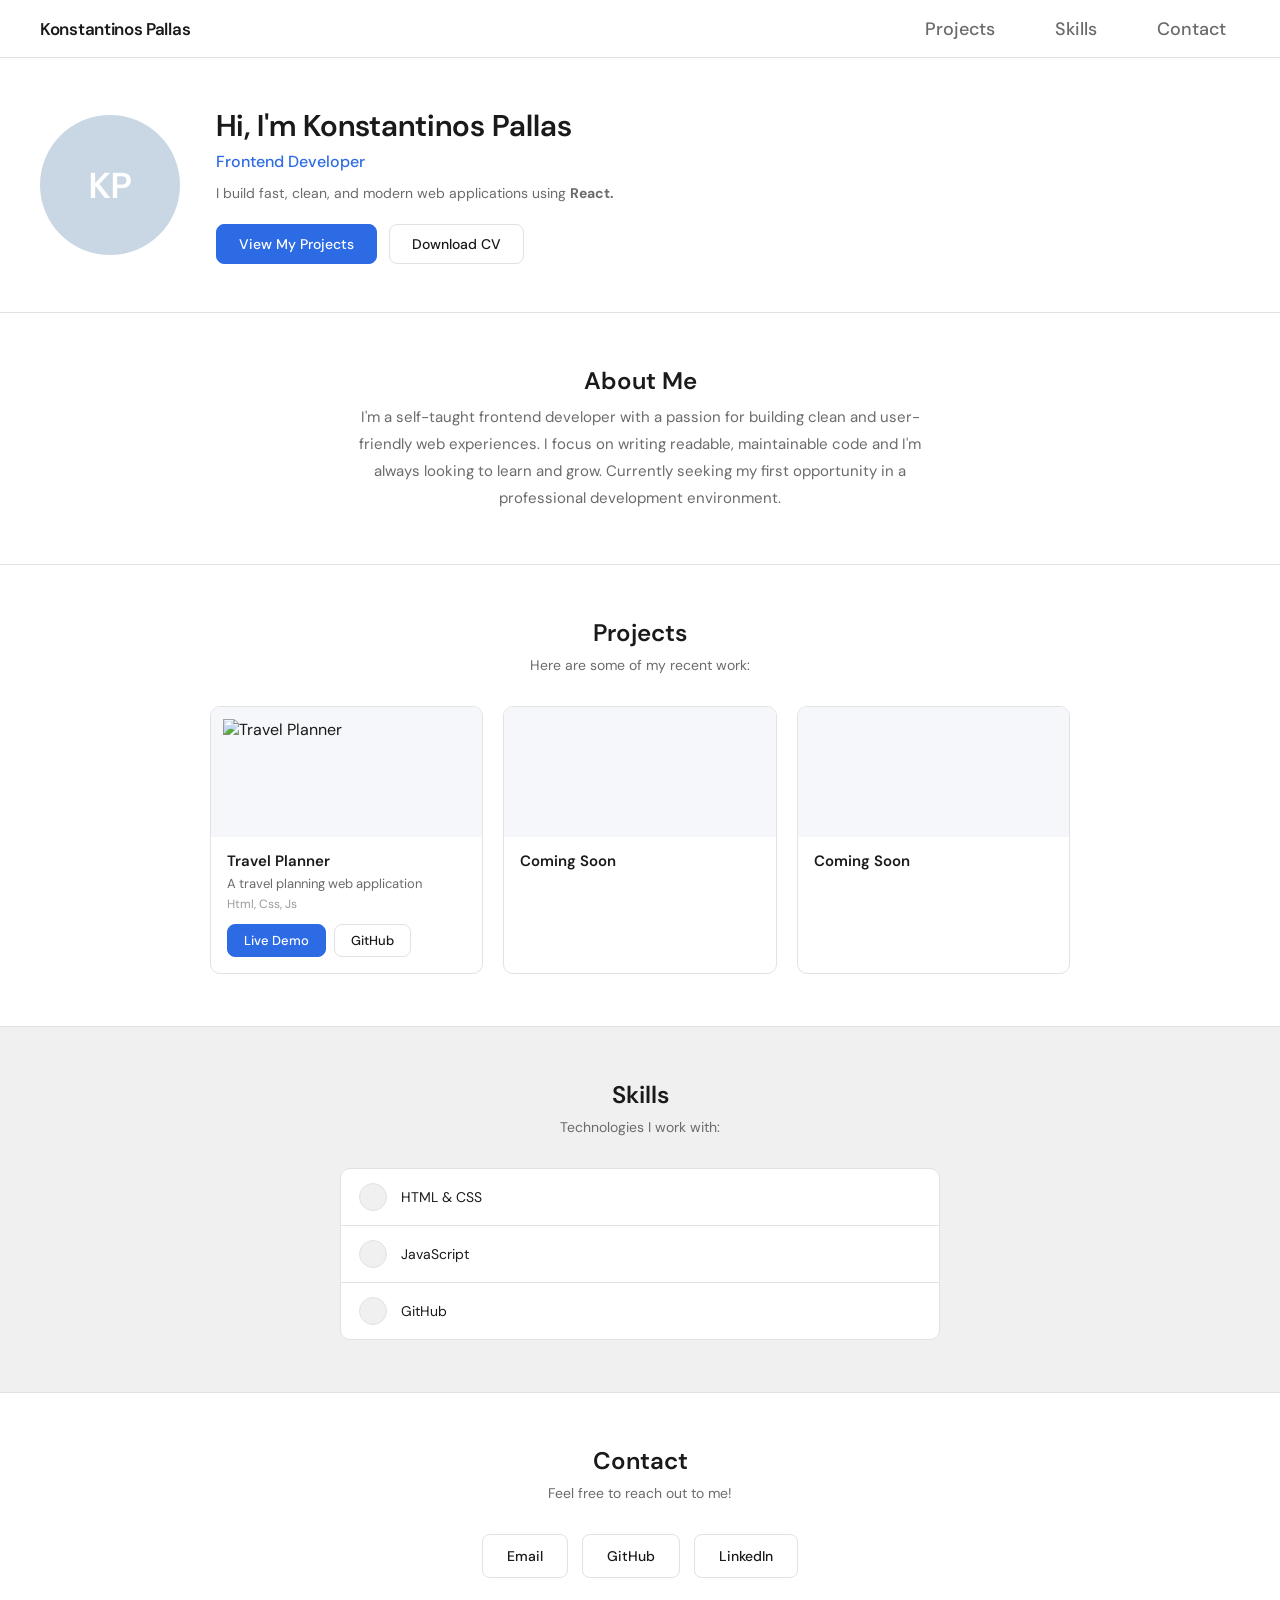
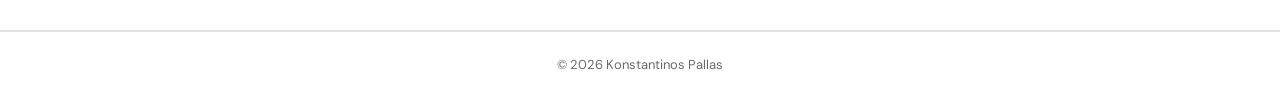
==== index1.html @ d14dd1d8 "first commit" ====
<!DOCTYPE html>
<html lang="en">
<head>
    <meta charset="UTF-8">
    <meta name="viewport" content="width=device-width, initial-scale=1.0">
    <title>My Portfolio</title>
    <link rel="preconnect" href="https://fonts.googleapis.com">
    <link href="https://fonts.googleapis.com/css2?family=DM+Sans:wght@400;500;600&display=swap" rel="stylesheet">
    <link rel="stylesheet" href="style.css" />
</head>
<body>

<nav>
    <div class="logo">Konstantinos Pallas</div>
    <ul>
        <li><a href="#projects">Projects</a></li>
        <li><a href="#skills">Skills</a></li>
        <li><a href="#contact">Contact</a></li>
    </ul>
</nav>

<div class="hero">
    <div class="hero-avatar">KP</div>
    <div class="hero-text">
        <h1>Hi, I'm Konstantinos Pallas</h1>
        <p class="hero-role">Frontend Developer</p>
        <p class="hero-bio">I build fast, clean, and modern web applications using <strong>React.</strong></p>
        <div class="hero-btns">
            <a href="#projects" class="btn btn-primary">View My Projects</a>
            <a href="cv.pdf" download class="btn btn-outline">Download CV</a>
        </div>
    </div>
</div>

<section id="about">
    <h2>About Me</h2>
    <p>I'm a self-taught frontend developer with a passion for building clean and user-friendly web experiences. I focus on writing readable, maintainable code and I'm always looking to learn and grow. Currently seeking my first opportunity in a professional development environment.</p>
</section>

<section id="projects">
    <h2>Projects</h2>
    <p class="section-sub">Here are some of my recent work:</p>
    <div class="projects-grid">

        <div class="project-card">
            <img src="travel-planner.png" alt="Travel Planner" class="project-thumb">
            <div class="project-body">
                <h3>Travel Planner</h3>
                <p>A travel planning web application</p>
                <span>Html, Css, Js</span>
                <div class="project-btns">
                    <a href="https://greek-travel-planner.netlify.app/" target="_blank" class="btn btn-primary">Live Demo</a>
                    <a href="https://github.com/Kostaspallas12/greek-travel-planner" target="_blank" class="btn btn-outline">GitHub</a>
                </div>
            </div>
        </div>

        <div class="project-card">
            <div class="project-thumb"></div>
            <div class="project-body">
                <h3>Coming Soon</h3>
            </div>
        </div>

        <div class="project-card">
            <div class="project-thumb"></div>
            <div class="project-body">
                <h3>Coming Soon</h3>
            </div>
        </div>

    </div>
</section>

<section id="skills">
    <h2>Skills</h2>
    <p class="section-sub">Technologies I work with:</p>
    <div class="resume-list">
        <div class="resume-item">
            <div class="resume-dot"></div>
            <p>HTML & CSS</p>
        </div>
        <div class="resume-item">
            <div class="resume-dot"></div>
            <p>JavaScript</p>
        </div>
        <div class="resume-item">
            <div class="resume-dot"></div>
            <p>GitHub</p>
        </div>
    </div>
</section>

<section id="contact">
    <h2>Contact</h2>
    <p class="section-sub">Feel free to reach out to me!</p>
    <div class="contact-links">
        <a href="mailto:Pallaskostas675@gmail.com" class="contact-btn">Email</a>
        <a href="https://github.com/Kostaspallas12" target="_blank" class="contact-btn">GitHub</a>
        <a href="https://www.linkedin.com/in/kwstas-pallas-05b54b203/" target="_blank" class="contact-btn">LinkedIn</a>
    </div>
</section>

<footer>
    <p>© 2026 Konstantinos Pallas</p>
</footer>

</body>
</html>
---- style.css ----
* {
    margin: 0;
    padding: 0;
    box-sizing: border-box;
}

body {
    font-family: 'DM Sans', sans-serif;
    background-color: #f0f0f0;
    color: #1a1a1a;
}

html {
    scroll-behavior: smooth;
}

nav {
    background: #ffffff;
    border-bottom: 1px solid #e2e2e2;
    padding: 0 40px;
    height: 58px;
    display: flex;
    align-items: center;
    justify-content: space-between;
    position: sticky;
    top: 0;
    z-index: 100;
}

nav .logo {
    font-size: 17px;
    font-weight: 600;
    color: #1a1a1a;
    letter-spacing: -0.3px;
}

nav ul {
    list-style: none;
    display: flex;
    gap: 32px;
}

nav ul a {
    text-decoration: none;
    color: #6b6b6b;
    font-size: 18px;
    font-weight: 500;
    padding: 6px 14px;
    border-radius: 20px;
    transition: background 0.2s, color 0.2s;
}

nav ul a:hover {
    background: #f0f0f0;
    color: #1a1a1a;
}

.hero {
    background: #ffffff;
    border-bottom: 1px solid #e2e2e2;
    padding: 48px 40px;
    display: flex;
    align-items: center;
    gap: 36px;
}

.hero-avatar {
    width: 140px;
    height: 140px;
    border-radius: 50%;
    background: #c9d6e3;
    display: flex;
    align-items: center;
    justify-content: center;
    font-size: 36px;
    font-weight: 600;
    color: #ffffff;
    flex-shrink: 0;
}

.hero-text h1 {
    font-size: 30px;
    font-weight: 600;
    margin-bottom: 6px;
}

.hero-role {
    color: #2d6be4;
    font-size: 16px;
    font-weight: 500;
    margin-bottom: 12px;
}

.hero-bio {
    color: #6b6b6b;
    font-size: 14px;
    margin-bottom: 22px;
}

.hero-btns {
    display: flex;
    gap: 12px;
}

.btn {
    display: inline-block;
    padding: 10px 22px;
    border-radius: 8px;
    font-size: 14px;
    font-weight: 500;
    text-decoration: none;
    cursor: pointer;
}

.btn-primary {
    background: #2d6be4;
    color: #ffffff;
    border: 1.5px solid #2d6be4;
}

.btn-primary:hover {
    background: #1a56cc;
}

.btn-outline {
    background: transparent;
    color: #1a1a1a;
    border: 1.5px solid #e2e2e2;
}

.btn-outline:hover {
    border-color: #b0b0b0;
}

section {
    width: 100%;
    padding: 52px 40px;
}

section h2 {
    font-size: 24px;
    font-weight: 600;
    text-align: center;
    margin-bottom: 8px;
}

#about {
    background: #ffffff;
    border-bottom: 1px solid #e2e2e2;
}

#about p {
    text-align: center;
    color: #6b6b6b;
    font-size: 15px;
    line-height: 1.8;
    max-width: 580px;
    margin: 0 auto;
}

#projects {
    background: #ffffff;
    border-bottom: 1px solid #e2e2e2;
}

.section-sub {
    text-align: center;
    color: #6b6b6b;
    font-size: 14px;
    margin-bottom: 32px;
}

.projects-grid {
    display: grid;
    grid-template-columns: repeat(3, 1fr);
    gap: 20px;
    max-width: 860px;
    margin: 0 auto;
}

.project-card {
    border: 1px solid #e2e2e2;
    border-radius: 10px;
    overflow: hidden;
    transition: transform 0.2s, box-shadow 0.2s;
}

.project-card:hover {
    transform: translateY(-4px);
    box-shadow: 0 8px 24px rgba(0, 0, 0, 0.08);
}

.project-thumb {
    width: 100%;
    height: 130px;
    object-fit: contain;
    background: #f5f7fa;
    display: block;
    padding: 12px;
}

.project-body {
    padding: 14px 16px 16px;
}

.project-body h3 {
    font-size: 15px;
    font-weight: 600;
    margin-bottom: 4px;
}

.project-body p {
    font-size: 13px;
    color: #6b6b6b;
    margin-bottom: 4px;
}

.project-body span {
    font-size: 12px;
    color: #9b9b9b;
    display: block;
    margin-bottom: 12px;
}

.project-btns {
    display: flex;
    gap: 8px;
}

.project-btns .btn {
    padding: 7px 16px;
    font-size: 13px;
}

#skills {
    background: #f0f0f0;
    border-bottom: 1px solid #e2e2e2;
}

.resume-list {
    max-width: 600px;
    margin: 0 auto;
    background: #ffffff;
    border: 1px solid #e2e2e2;
    border-radius: 10px;
    overflow: hidden;
}

.resume-item {
    display: flex;
    align-items: center;
    gap: 14px;
    padding: 14px 18px;
    border-bottom: 1px solid #e2e2e2;
}

.resume-item:last-child {
    border-bottom: none;
}

.resume-dot {
    width: 28px;
    height: 28px;
    border-radius: 50%;
    background: #f0f0f0;
    border: 1px solid #e2e2e2;
    flex-shrink: 0;
}

.resume-item p {
    font-size: 14px;
    color: #1a1a1a;
}

#contact {
    background: #ffffff;
    border-bottom: 1px solid #e2e2e2;
}

.contact-links {
    display: flex;
    gap: 14px;
    justify-content: center;
    flex-wrap: wrap;
}

.contact-btn {
    display: inline-block;
    padding: 12px 24px;
    background: #ffffff;
    border: 1px solid #e2e2e2;
    border-radius: 8px;
    font-size: 14px;
    font-weight: 500;
    text-decoration: none;
    color: #1a1a1a;
}

.contact-btn:hover {
    border-color: #b0b0b0;
}

footer {
    text-align: center;
    padding: 24px;
    color: #6b6b6b;
    font-size: 13px;
    border-top: 1px solid #e2e2e2;
    background: #ffffff;
}
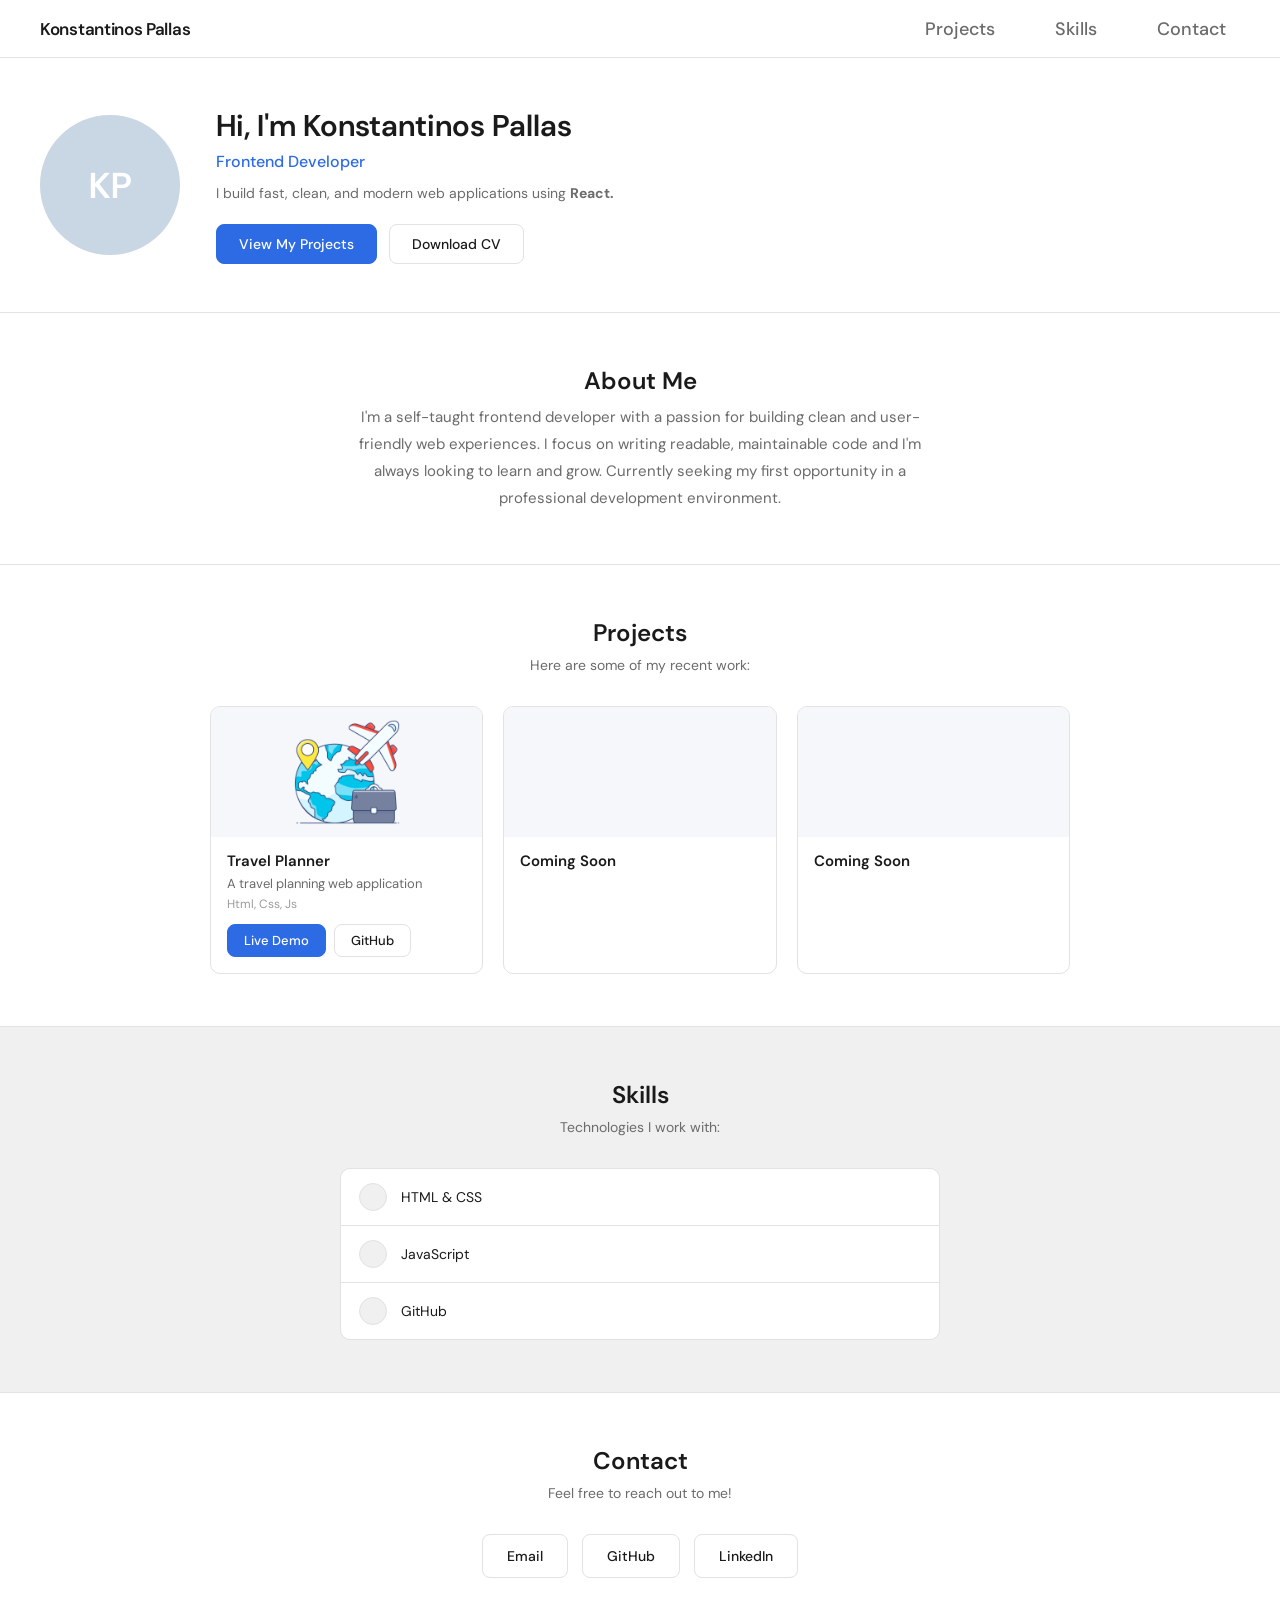
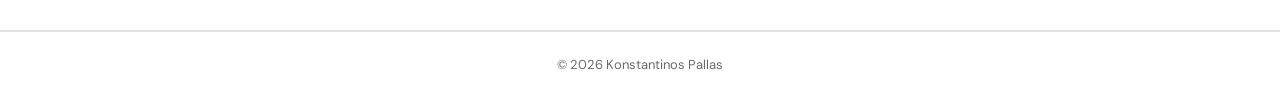
==== commit d079a606: "add travel planner image" ====
--- a/index1.html
+++ b/index1.html
@@ -50,7 +50,7 @@
                 <span>Html, Css, Js</span>
                 <div class="project-btns">
                     <a href="https://greek-travel-planner.netlify.app/" target="_blank" class="btn btn-primary">Live Demo</a>
-                    <a href="https://github.com/Kostaspallas12/greek-travel-planner" target="_blank" class="btn btn-outline">GitHub</a>
+                    <a href="https://github.com/Kostaspallas12/Greek-Travel-Planner" target="_blank" class="btn btn-outline">GitHub</a>
                 </div>
             </div>
         </div>
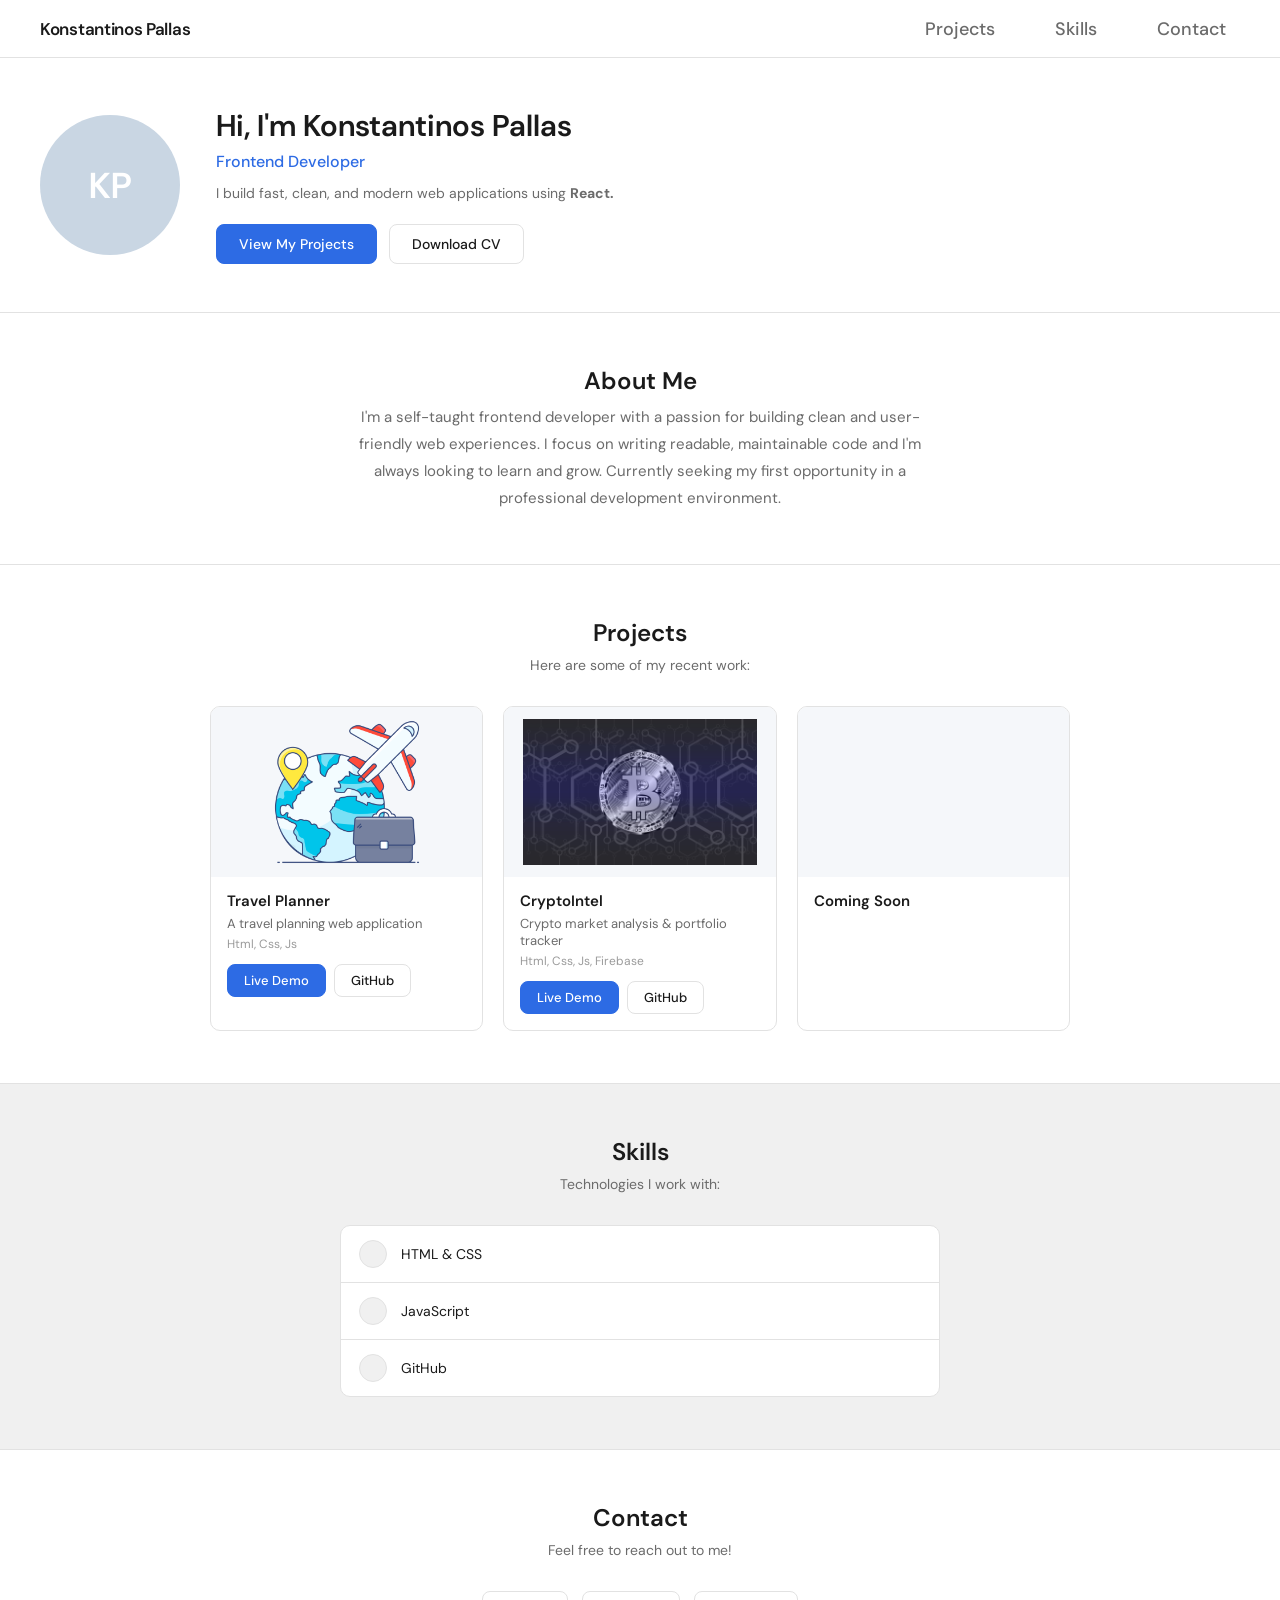
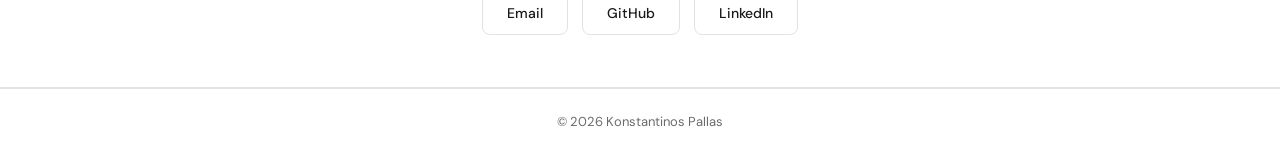
==== commit 52db0b27: "Add CV and CryptoIntel live demo link" ====
--- a/index1.html
+++ b/index1.html
@@ -27,7 +27,7 @@
         <p class="hero-bio">I build fast, clean, and modern web applications using <strong>React.</strong></p>
         <div class="hero-btns">
             <a href="#projects" class="btn btn-primary">View My Projects</a>
-            <a href="cv.pdf" download class="btn btn-outline">Download CV</a>
+            <a href="cv.html" target="_blank" class="btn btn-outline">Download CV</a>
         </div>
     </div>
 </div>
@@ -56,9 +56,15 @@
         </div>
 
         <div class="project-card">
-            <div class="project-thumb"></div>
+            <img src="cryptoapp.jpg" alt="CryptoIntel" class="project-thumb">
             <div class="project-body">
-                <h3>Coming Soon</h3>
+                <h3>CryptoIntel</h3>
+                <p>Crypto market analysis & portfolio tracker</p>
+                <span>Html, Css, Js, Firebase</span>
+                <div class="project-btns">
+                    <a href="https://cryptointel1.firebaseapp.com/" target="_blank" class="btn btn-primary">Live Demo</a>
+                    <a href="https://github.com/Kostaspallas12/cryptoapp" target="_blank" class="btn btn-outline">GitHub</a>
+                </div>
             </div>
         </div>
 
--- a/style.css
+++ b/style.css
@@ -192,7 +192,7 @@
 
 .project-thumb {
     width: 100%;
-    height: 130px;
+    height: 170px;
     object-fit: contain;
     background: #f5f7fa;
     display: block;
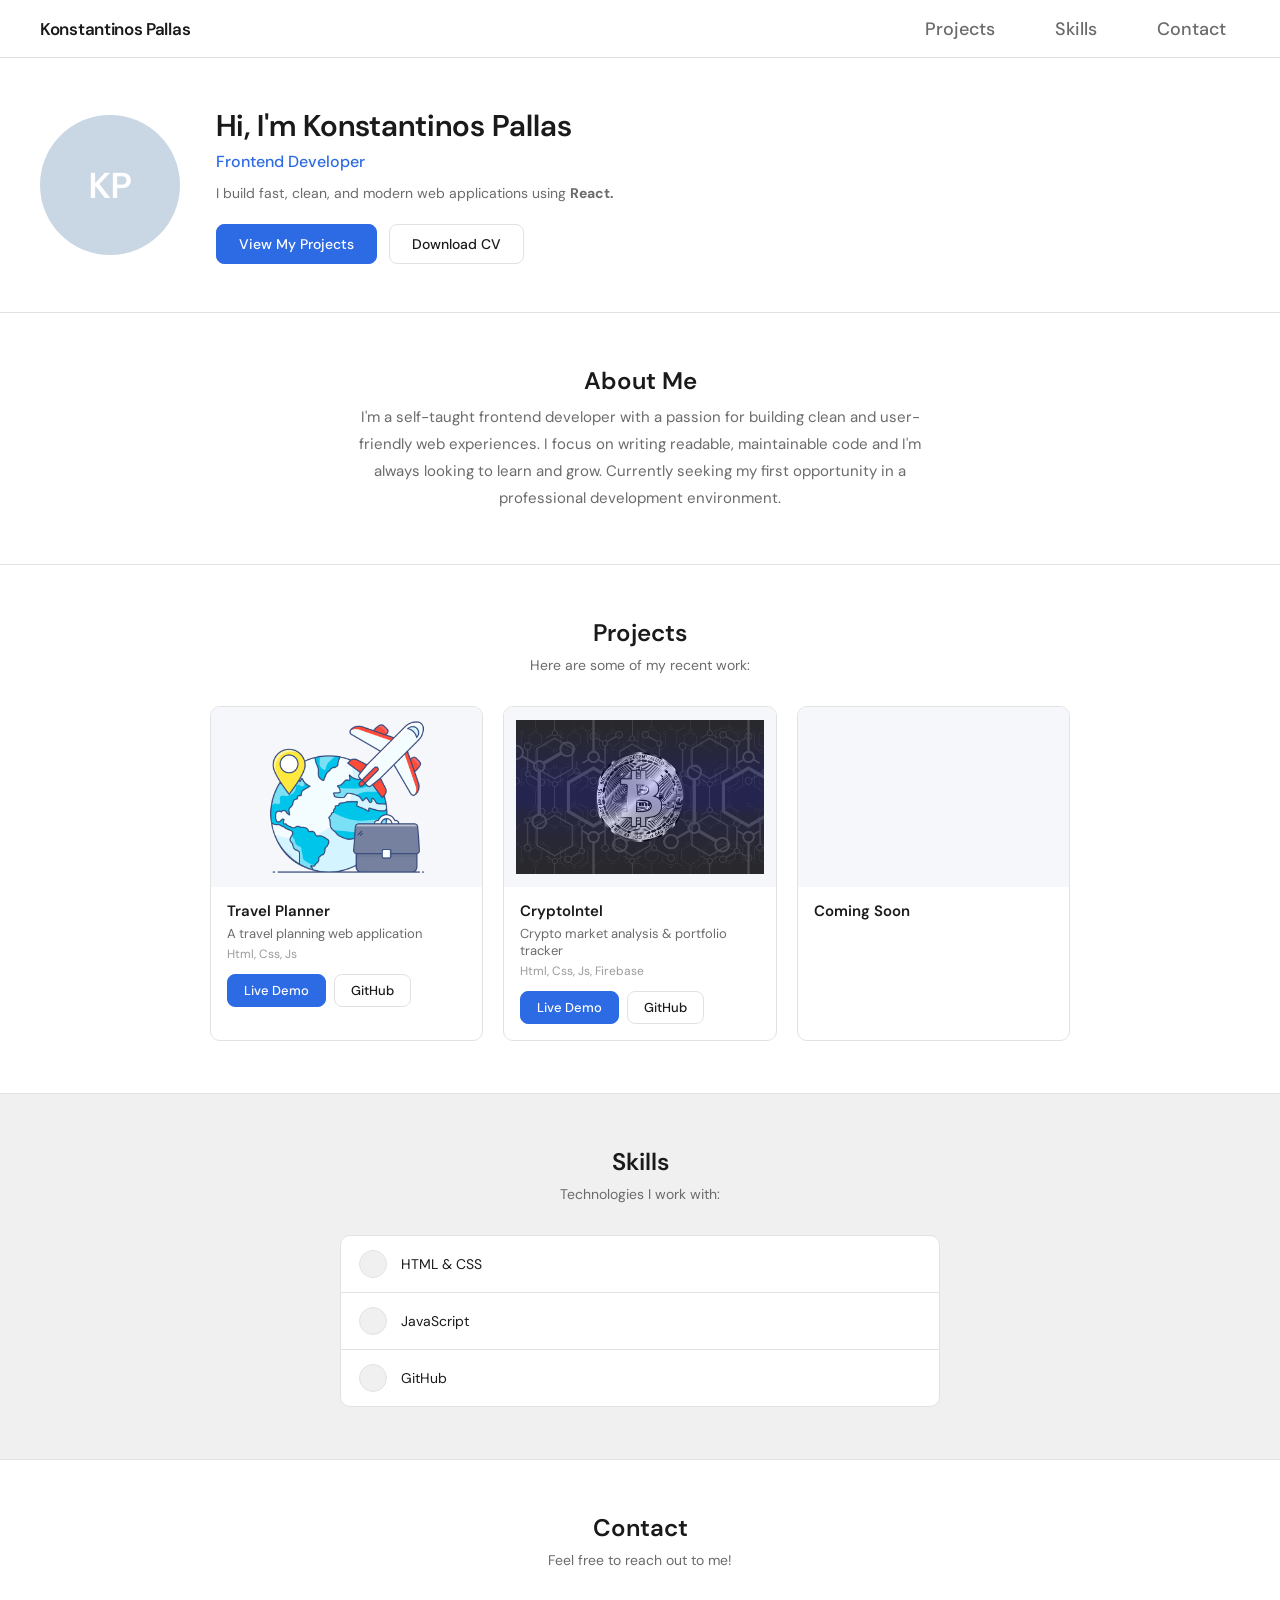
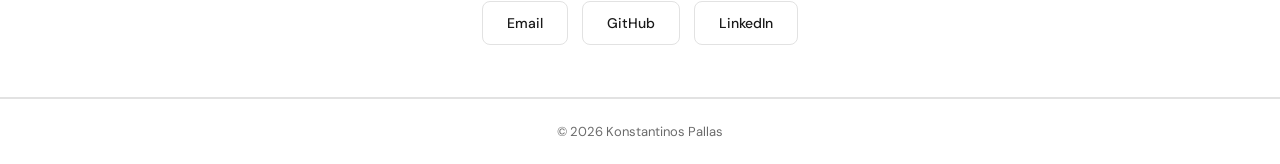
==== commit e28f4618: "Add Google Analytics" ====
--- a/index1.html
+++ b/index1.html
@@ -2,8 +2,16 @@
 <html lang="en">
 <head>
     <meta charset="UTF-8">
-    <meta name="viewport" content="width=device-width, initial-scale=1.0">
+    <meta name="viewport" content="width=device-width, initial-scale=1.0, maximum-scale=1.0">
     <title>My Portfolio</title>
+    <!-- Google tag (gtag.js) -->
+    <script async src="https://www.googletagmanager.com/gtag/js?id=G-DTH28MSZ29"></script>
+    <script>
+      window.dataLayer = window.dataLayer || [];
+      function gtag(){dataLayer.push(arguments);}
+      gtag('js', new Date());
+      gtag('config', 'G-DTH28MSZ29');
+    </script>
     <link rel="preconnect" href="https://fonts.googleapis.com">
     <link href="https://fonts.googleapis.com/css2?family=DM+Sans:wght@400;500;600&display=swap" rel="stylesheet">
     <link rel="stylesheet" href="style.css" />
--- a/style.css
+++ b/style.css
@@ -8,6 +8,7 @@
     font-family: 'DM Sans', sans-serif;
     background-color: #f0f0f0;
     color: #1a1a1a;
+    overflow-x: hidden;
 }
 
 html {
@@ -78,6 +79,11 @@
     flex-shrink: 0;
 }
 
+.hero-text {
+    min-width: 0;
+    width: 100%;
+}
+
 .hero-text h1 {
     font-size: 30px;
     font-weight: 600;
@@ -100,6 +106,7 @@
 .hero-btns {
     display: flex;
     gap: 12px;
+    flex-wrap: wrap;
 }
 
 .btn {
@@ -192,7 +199,7 @@
 
 .project-thumb {
     width: 100%;
-    height: 170px;
+    height: 180px;
     object-fit: contain;
     background: #f5f7fa;
     display: block;
@@ -307,4 +314,98 @@
     font-size: 13px;
     border-top: 1px solid #e2e2e2;
     background: #ffffff;
+}
+
+/* ── RESPONSIVE ── */
+@media (max-width: 768px) {
+
+    nav {
+        padding: 10px 16px;
+        height: auto;
+        min-height: 58px;
+        flex-wrap: wrap;
+        gap: 6px;
+    }
+
+    nav .logo {
+        font-size: 14px;
+    }
+
+    nav ul {
+        gap: 2px;
+    }
+
+    nav ul a {
+        font-size: 13px;
+        padding: 5px 8px;
+    }
+
+    .hero {
+        flex-direction: column;
+        align-items: flex-start;
+        padding: 28px 20px;
+        gap: 16px;
+        width: 100%;
+    }
+
+    .hero-avatar {
+        width: 80px;
+        height: 80px;
+        font-size: 24px;
+    }
+
+    .hero-text {
+        width: 100%;
+        min-width: 0;
+    }
+
+    .hero-text h1 {
+        font-size: 22px;
+        word-break: break-word;
+    }
+
+    .hero-role {
+        font-size: 14px;
+    }
+
+    .hero-bio {
+        font-size: 13px;
+    }
+
+    .hero-btns {
+        flex-direction: column;
+        gap: 10px;
+        width: 100%;
+    }
+
+    .btn {
+        text-align: center;
+        width: 100%;
+    }
+
+    section {
+        padding: 36px 20px;
+    }
+
+    #about p {
+        text-align: left;
+    }
+
+    .projects-grid {
+        grid-template-columns: 1fr;
+        width: 100%;
+    }
+
+    .project-card {
+        width: 100%;
+    }
+
+    .contact-links {
+        flex-direction: column;
+        align-items: stretch;
+    }
+
+    .contact-btn {
+        text-align: center;
+    }
 }
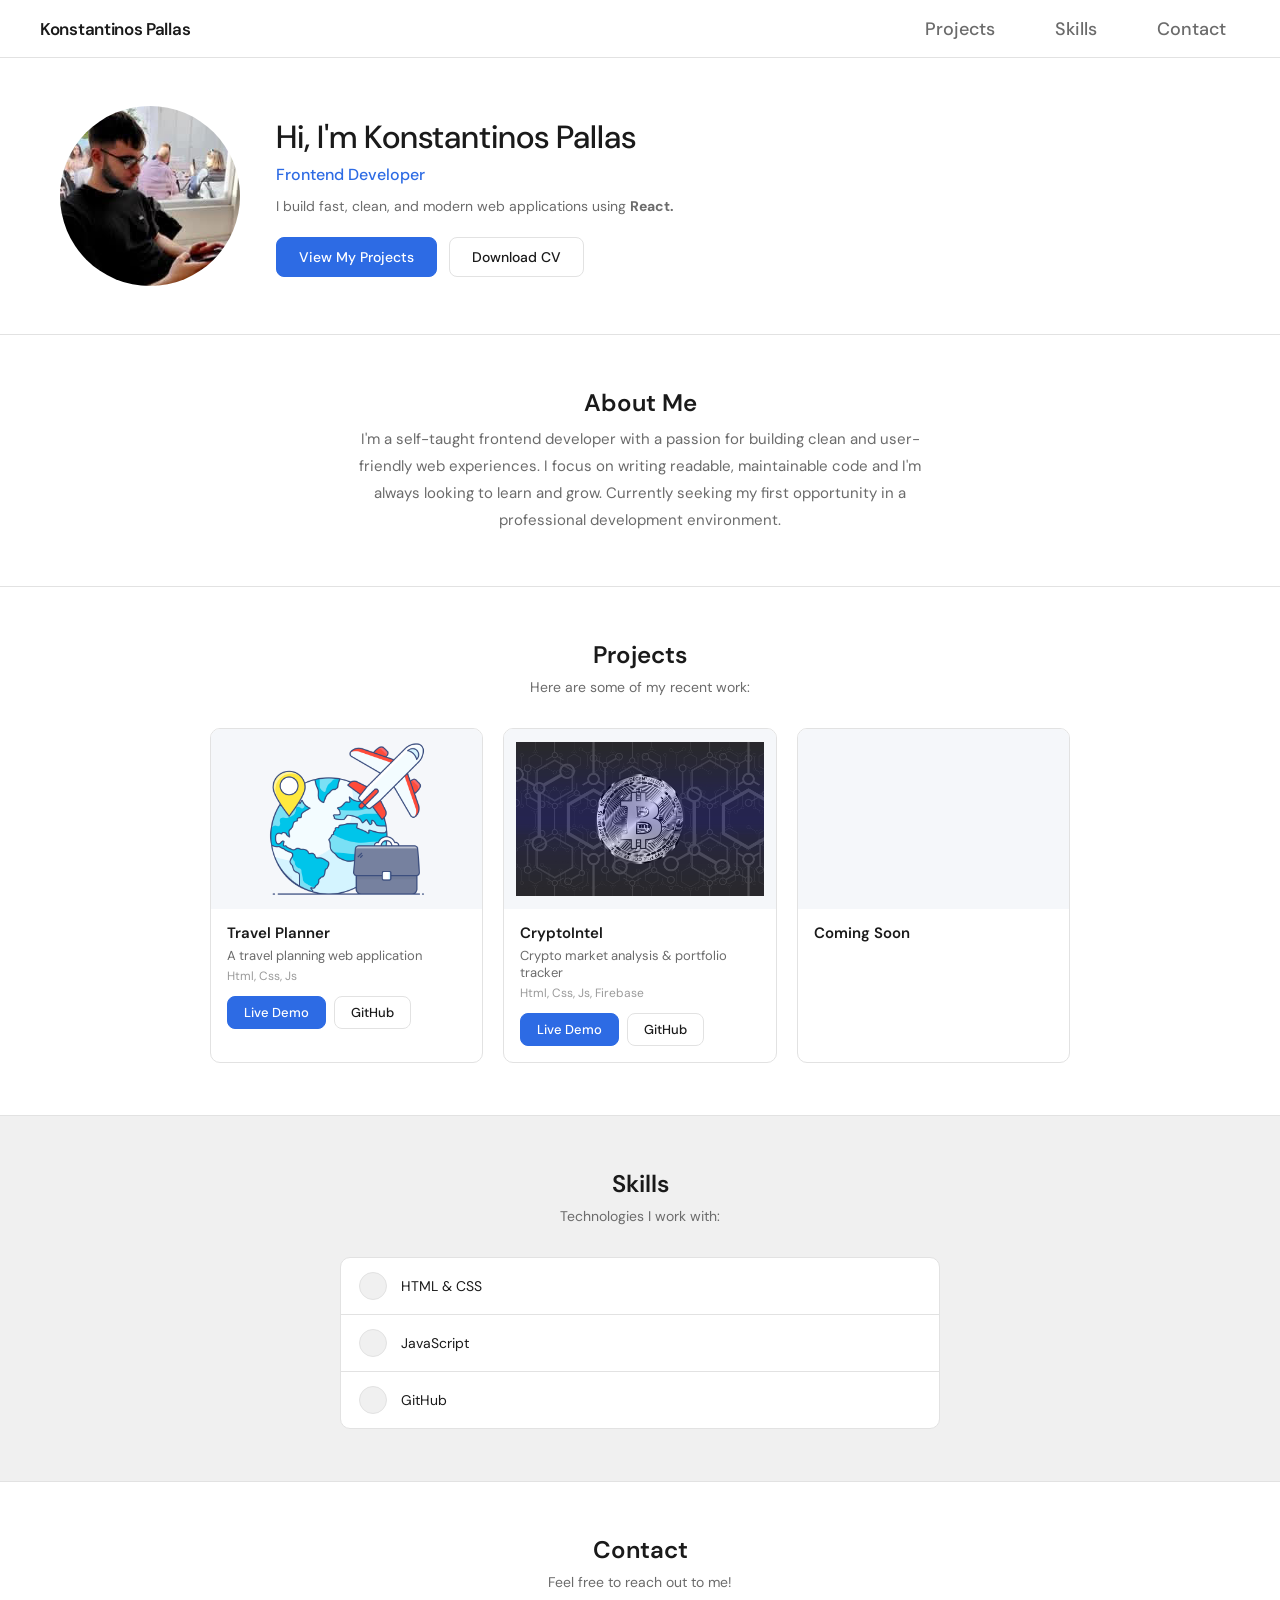
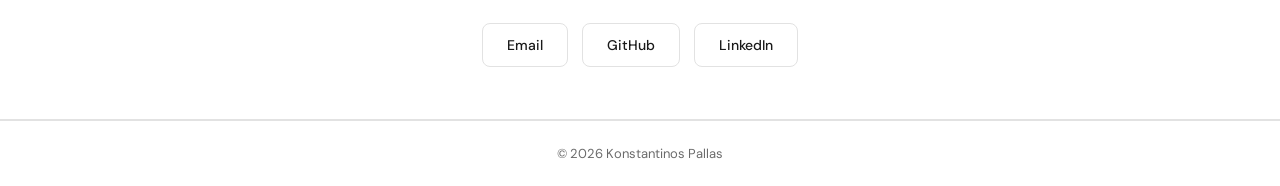
==== commit e697f427: "Add profile photo and update hero styles" ====
--- a/index1.html
+++ b/index1.html
@@ -28,7 +28,8 @@
 </nav>
 
 <div class="hero">
-    <div class="hero-avatar">KP</div>
+    
+     <img src="profile.jpg" class="hero-avatar" alt="Konstantinos Pallas" style="object-fit: cover;">
     <div class="hero-text">
         <h1>Hi, I'm Konstantinos Pallas</h1>
         <p class="hero-role">Frontend Developer</p>
--- a/style.css
+++ b/style.css
@@ -59,21 +59,21 @@
 .hero {
     background: #ffffff;
     border-bottom: 1px solid #e2e2e2;
-    padding: 48px 40px;
+    padding: 48px 60px;
     display: flex;
     align-items: center;
     gap: 36px;
 }
 
 .hero-avatar {
-    width: 140px;
-    height: 140px;
+    width: 180px;
+    height: 180px;
     border-radius: 50%;
     background: #c9d6e3;
     display: flex;
     align-items: center;
     justify-content: center;
-    font-size: 36px;
+    font-size: 45px;
     font-weight: 600;
     color: #ffffff;
     flex-shrink: 0;
@@ -85,8 +85,8 @@
 }
 
 .hero-text h1 {
-    font-size: 30px;
-    font-weight: 600;
+    font-size: 32px;
+    font-weight: 500;
     margin-bottom: 6px;
 }
 
